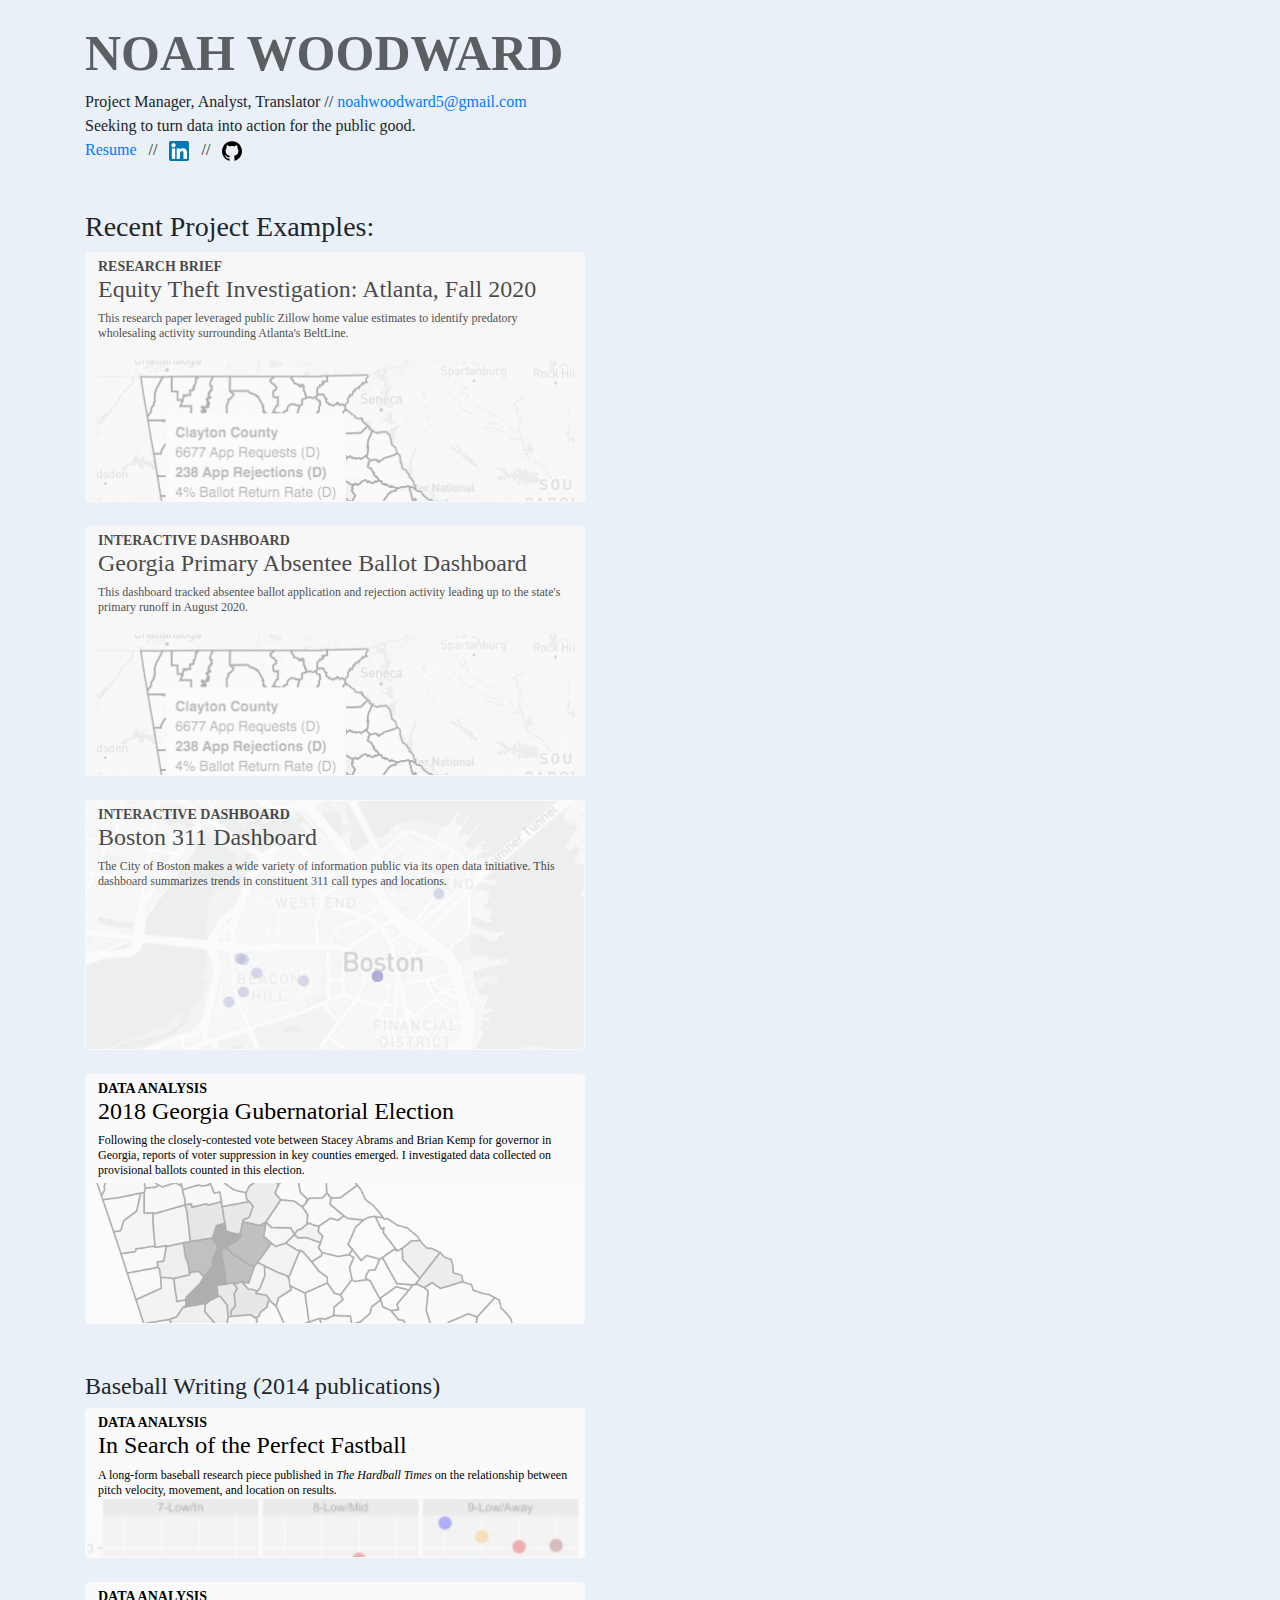
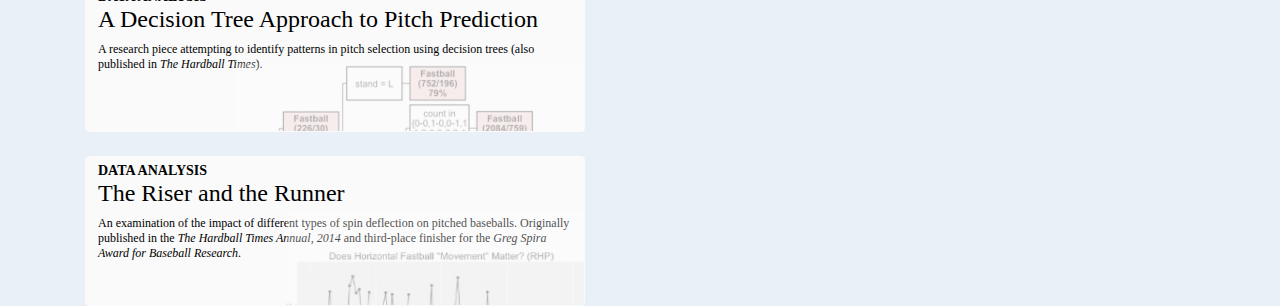
==== index.html @ f55bc342 "Update index.html" ====
<!DOCTYPE html>
<html>
    <head>
        <title>Noah Woodward</title>
        <link rel="stylesheet" href="https://maxcdn.bootstrapcdn.com/bootstrap/4.0.0/css/bootstrap.min.css" integrity="sha384-Gn5384xqQ1aoWXA+058RXPxPg6fy4IWvTNh0E263XmFcJlSAwiGgFAW/dAiS6JXm" crossorigin="anonymous">
        <script src="https://ajax.googleapis.com/ajax/libs/jquery/2.1.1/jquery.min.js"></script>
        <meta name="viewport" content="width=device-width, initial-scale=1">

        <link rel= "stylesheet" type= "text/css" href = "indexstyling.css">
    </head>

    <body>
        <div></br></div>
        
        <div class="container"> 
            <h1><a id="title">NOAH WOODWARD</a></h1>
            <div>Project Manager, Analyst, Translator // <a href = "mailto: noahwoodward5@gmail.com">noahwoodward5@gmail.com</a></div>
            <div>Seeking to turn data into action for the public good.</div>
            <div><a href ="pdf/Resume - Noah Woodward.pdf">Resume</a>
                &nbsp;&nbsp;//&nbsp;&nbsp; <a href="https://www.linkedin.com/in/noah-woodward-858aba5a/">
                    <img border="0" alt="LinkedIn" src="pdf/linkedin.png" width="20" height="20"></a>
                &nbsp;&nbsp;//&nbsp;&nbsp;
                    <a href="https://github.com/nm-woodward">
                    <img border="0" alt="Github" src="pdf/github.svg" width="20" height="20"></a>
                    
            </div>       
            <div></br></div>
        </div>

        <div></br></div>

        <div class="container">
            <h3>Recent Project Examples:</h3>
            
             <div class="row">
                <div class="col">
                    <div id="project-tile-absentee" class="btn btn-primary btn feature" onclick="location.href='pdf/Equity Theft in Atlanta - Woodward.pdf';">
                        <div class= "project-type">RESEARCH BRIEF</div>
                        <h4>Equity Theft Investigation: Atlanta, Fall 2020</h4>
                        <div class ="project-explainer">
                            This research paper leveraged public Zillow home value estimates to
                            identify predatory wholesaling activity surrounding Atlanta's BeltLine.
                        </div>
                     </div>                    
                </div>
                
            </div>
            <div></br></div>   
            <div class="row">
                <div class="col">
                    <div id="project-tile-absentee" class="btn btn-primary btn feature" onclick="location.href='absenteeDashboard.html';">
                        <div class= "project-type">INTERACTIVE DASHBOARD</div>
                        <h4>Georgia Primary Absentee Ballot Dashboard</h4>
                        <div class ="project-explainer">
                            This dashboard tracked absentee ballot application and rejection activity 
                            leading up to the state's primary runoff in August 2020.
                        </div>
                     </div>                    
                </div>
                
            </div>
            <div></br></div>
            <div class="row">
                <div class="col">
                    <div id="project-tile-311" class="btn btn-primary btn feature" onclick="location.href='dashboard311.html';">
                        <div class= "project-type">INTERACTIVE DASHBOARD</div>
                        <h4>Boston 311 Dashboard</h4>
                        <div class ="project-explainer">
                            The City of Boston makes a wide variety of information public via its open data initiative.
                            This dashboard summarizes trends in constituent 311 call types and locations.
                        </div>
                     </div>                    
                </div>
                
            </div>
            <div></br></div>
            <div class="row">
                <div class="col">
                    <div id="project-tile-GA" class="btn btn-primary btn feature" onclick="location.href='pdf/Georgia 2018 Election Analysis.pdf';">
                    <div class= "project-type">DATA ANALYSIS</div>
                    <h4>2018 Georgia Gubernatorial Election</h4>
                    <div class ="project-explainer">Following the closely-contested vote between Stacey Abrams and Brian Kemp
                            for governor in Georgia, reports of voter suppression in key counties emerged. 
                            I investigated data collected on provisional ballots counted in this election.</div>
                    </div>
                </div>
            </div>
            <div></br></br><h4>Baseball Writing (2014 publications)</h4></div>
            <div class="row">
                <div class="col">
                    <div id="project-tile-THT1" class="btn btn-primary btn baseball-article" onclick="location.href='https://tht.fangraphs.com/in-search-of-the-perfect-fastball-velocity-movement-and-location/';">
                    <div class= "project-type">DATA ANALYSIS</div>
                    <h4>In Search of the Perfect Fastball</h4>
                    <div class ="project-explainer">A long-form baseball research piece published in <i>The Hardball Times</i> on the relationship between pitch velocity,
                        movement, and location on results.</div>
                    </div>
                </div>
            </div>
            <div></br></div>
            <div class="row">
                <div class="col">
                    <div id="project-tile-THT2" class="btn btn-primary btn baseball-article" onclick="location.href='https://tht.fangraphs.com/a-decision-tree-approach-to-pitch-prediction/';">
                    <div class= "project-type">DATA ANALYSIS</div>
                    <h4>A Decision Tree Approach to Pitch Prediction</h4>
                    <div class ="project-explainer">A research piece attempting to identify patterns in pitch selection using decision trees (also published in <i>The Hardball Times</i>).</div>
                    </div>
                </div>
            </div>
            <div></br></div>
            <div class="row">
                <div class="col">
                    <div id="project-tile-THT3" class="btn btn-primary btn baseball-article" onclick="location.href='https://tht.fangraphs.com/the-riser-the-runner-and-the-best-fastball-to-hit-the-majors-this-year/';">
                    <div class= "project-type">DATA ANALYSIS</div>
                    <h4>The Riser and the Runner</h4>
                    <div class ="project-explainer">An examination of the impact of different types of spin deflection on pitched baseballs. Originally published in the <i>The Hardball Times Annual, 2014</i>
                    and third-place finisher for the <i>Greg Spira Award for Baseball Research</i>.</div>
                    </div>
                </div>
            </div>
        </div>
   
    </body>


</html>
---- indexstyling.css ----
body {
  font-family: HelveticaNeue-Light;	
  background-color: #e9f0f7;
}
#title {	
			
    font: 50px HelveticaNeue-Light;		
    color: black;
    opacity: 0.6;
    font-weight: bold;
		
  }

.feature {	
    text-align: left;  
    background-color: #fafafa;
    border-color: #fafafa;
    color: black;
    width: 500px;
    height: 250px;
    white-space: normal;
    position: relative;
    overflow: hidden;
    }

.baseball-article {	
      text-align: left;  
      background-color: #fafafa;
      border-color: #fafafa;
      color: black;
      width: 500px;
      height: 150px;
      white-space: normal;
      position: relative;
      overflow: hidden;
      }

/* Background image opacity */
#project-tile-absentee:before {
  content: ' ';
  display: block;
  position: absolute;
  left: 0;
  top: 0;
  width: 100%;
  height: 100%;
  z-index: 1;
  opacity: 0.3;
  background-image: url('pdf/ABS-screenshot.png');
  background-repeat: no-repeat;
  background-position: 50% 0;
  -ms-background-size: cover;
  -o-background-size: cover;
  -moz-background-size: cover;
  -webkit-background-size: cover;
  background-size: cover;
}

  /* Background image opacity */
#project-tile-311:before {
  content: ' ';
  display: block;
  position: absolute;
  left: 0;
  top: 0;
  width: 100%;
  height: 100%;
  z-index: 1;
  opacity: 0.3;
  background-image: url('pdf/BOS-screenshot.png');
  background-repeat: no-repeat;
  background-position: 50% 0;
  -ms-background-size: cover;
  -o-background-size: cover;
  -moz-background-size: cover;
  -webkit-background-size: cover;
  background-size: cover;
}

  /* Background image opacity */
  #project-tile-GA:before {
    content: ' ';
    display: block;
    position: absolute;
    left: 0;
    top: 108px;
    width: 100%;
    height: 100%;
    z-index: 1;
    opacity: 0.3;
    background-image: url('pdf/GA-screenshot.png');
    background-repeat: no-repeat;
    background-position: 50% 0;
    -ms-background-size: cover;
    -o-background-size: cover;
    -moz-background-size: cover;
    -webkit-background-size: cover;
    background-size: cover;
  }

    /* Background image opacity */
    #project-tile-THT1:before {
      content: ' ';
      display: block;
      position: absolute;
      left: 0;
      top: 90px;
      width: 100%;
      height: 100%;
      z-index: 1;
      opacity: 0.3;
      background-image: url('pdf/THT1-screenshot.png');
      background-repeat: no-repeat;
      background-position: 50% 0;
      -ms-background-size: cover;
      -o-background-size: cover;
      -moz-background-size: cover;
      -webkit-background-size: cover;
      background-size: cover;
    }

    /* Background image opacity */
    #project-tile-THT2:before {
      content: ' ';
      display: block;
      position: absolute;
      left: 150px;
      top: 80px;
      width: 100%;
      height: 100%;
      z-index: 1;
      opacity: 0.3;
      background-image: url('pdf/THT2-screenshot.png');
      background-repeat: no-repeat;
      background-position: 50% 0;
      -ms-background-size: cover;
      -o-background-size: cover;
      -moz-background-size: cover;
      -webkit-background-size: cover;
      background-size: cover;
    }

    /* Background image opacity */
    #project-tile-THT3:before {
      content: ' ';
      display: block;
      position: absolute;
      left: 200px;
      top: 55px;
      width: 100%;
      height: 100%;
      z-index: 1;
      opacity: 0.3;
      background-image: url('pdf/THT3-screenshot.png');
      background-repeat: no-repeat;
      background-position: 50% 0;
      -ms-background-size: cover;
      -o-background-size: cover;
      -moz-background-size: cover;
      -webkit-background-size: cover;
      background-size: cover;
    }
.project-type {	
  font: 14px HelveticaNeue-Light;	
  font-weight: bold;
  }

.project-explainer {	
    font: 12px HelveticaNeue-Light;	
  }

  .padding-0{
    padding-right:0;
    padding-left:0;
}
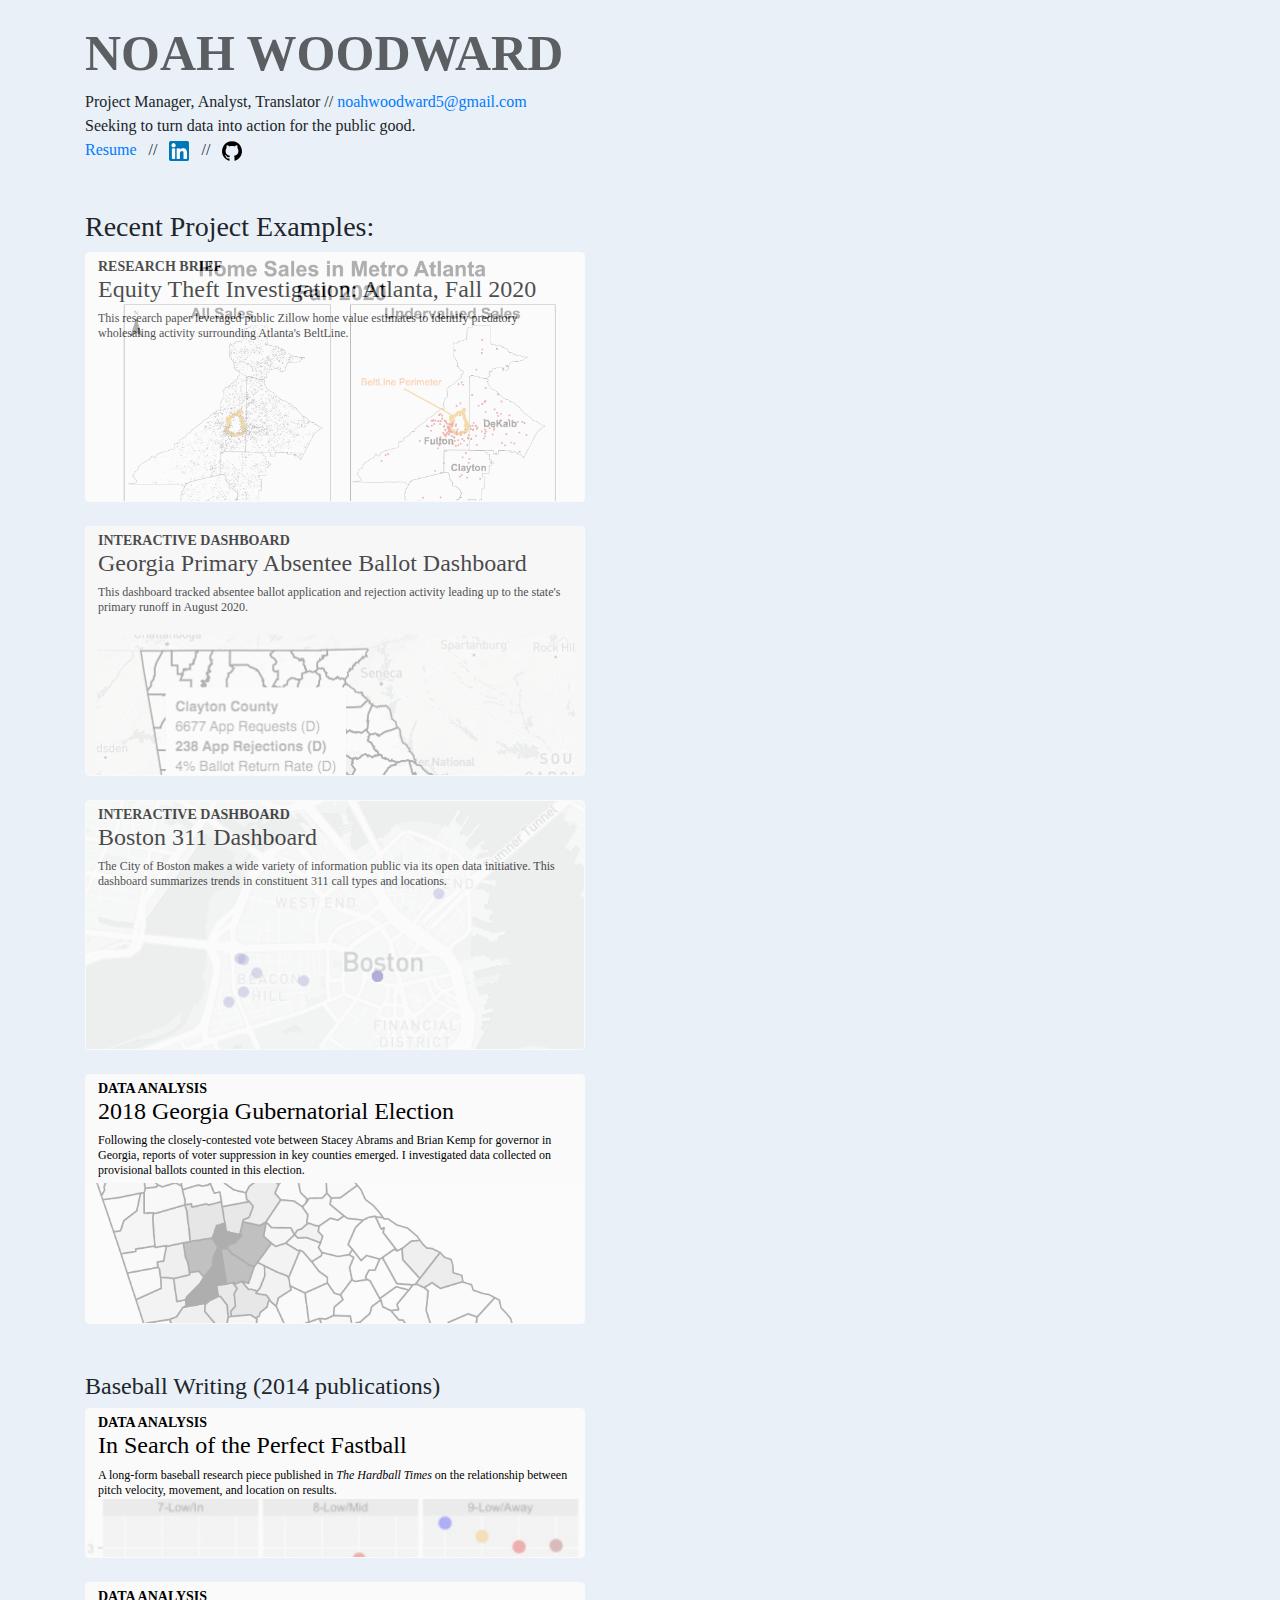
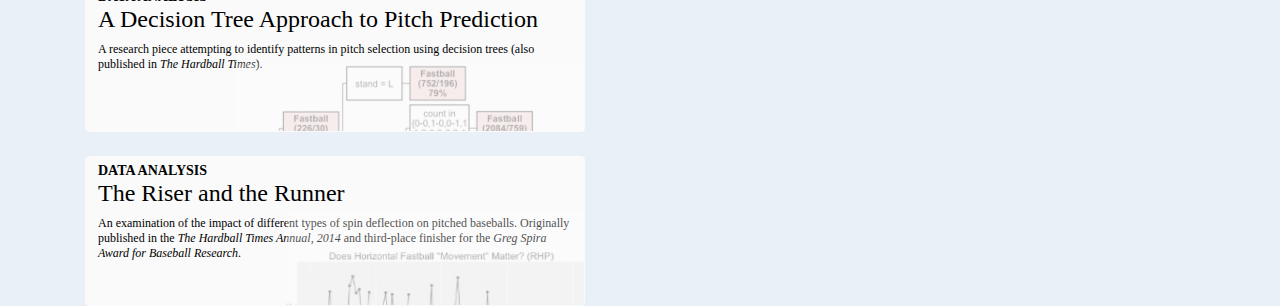
==== commit f6066b57: "Update index.html" ====
--- a/index.html
+++ b/index.html
@@ -34,7 +34,7 @@
             
              <div class="row">
                 <div class="col">
-                    <div id="project-tile-absentee" class="btn btn-primary btn feature" onclick="location.href='pdf/Equity Theft in Atlanta - Woodward.pdf';">
+                    <div id="project-tile-equitytheft" class="btn btn-primary btn feature" onclick="location.href='pdf/Equity Theft in Atlanta-Woodward.pdf';">
                         <div class= "project-type">RESEARCH BRIEF</div>
                         <h4>Equity Theft Investigation: Atlanta, Fall 2020</h4>
                         <div class ="project-explainer">
--- a/indexstyling.css
+++ b/indexstyling.css
@@ -35,6 +35,27 @@
       position: relative;
       overflow: hidden;
       }
+
+  /* Background image opacity */
+#project-tile-equitytheft:before {
+  content: ' ';
+  display: block;
+  position: absolute;
+  left: 0;
+  top: 0;
+  width: 100%;
+  height: 100%;
+  z-index: 1;
+  opacity: 0.3;
+  background-image: url('pdf/equitytheft-screenshot.png');
+  background-repeat: no-repeat;
+  background-position: 50% 0;
+  -ms-background-size: cover;
+  -o-background-size: cover;
+  -moz-background-size: cover;
+  -webkit-background-size: cover;
+  background-size: cover;
+}
 
 /* Background image opacity */
 #project-tile-absentee:before {
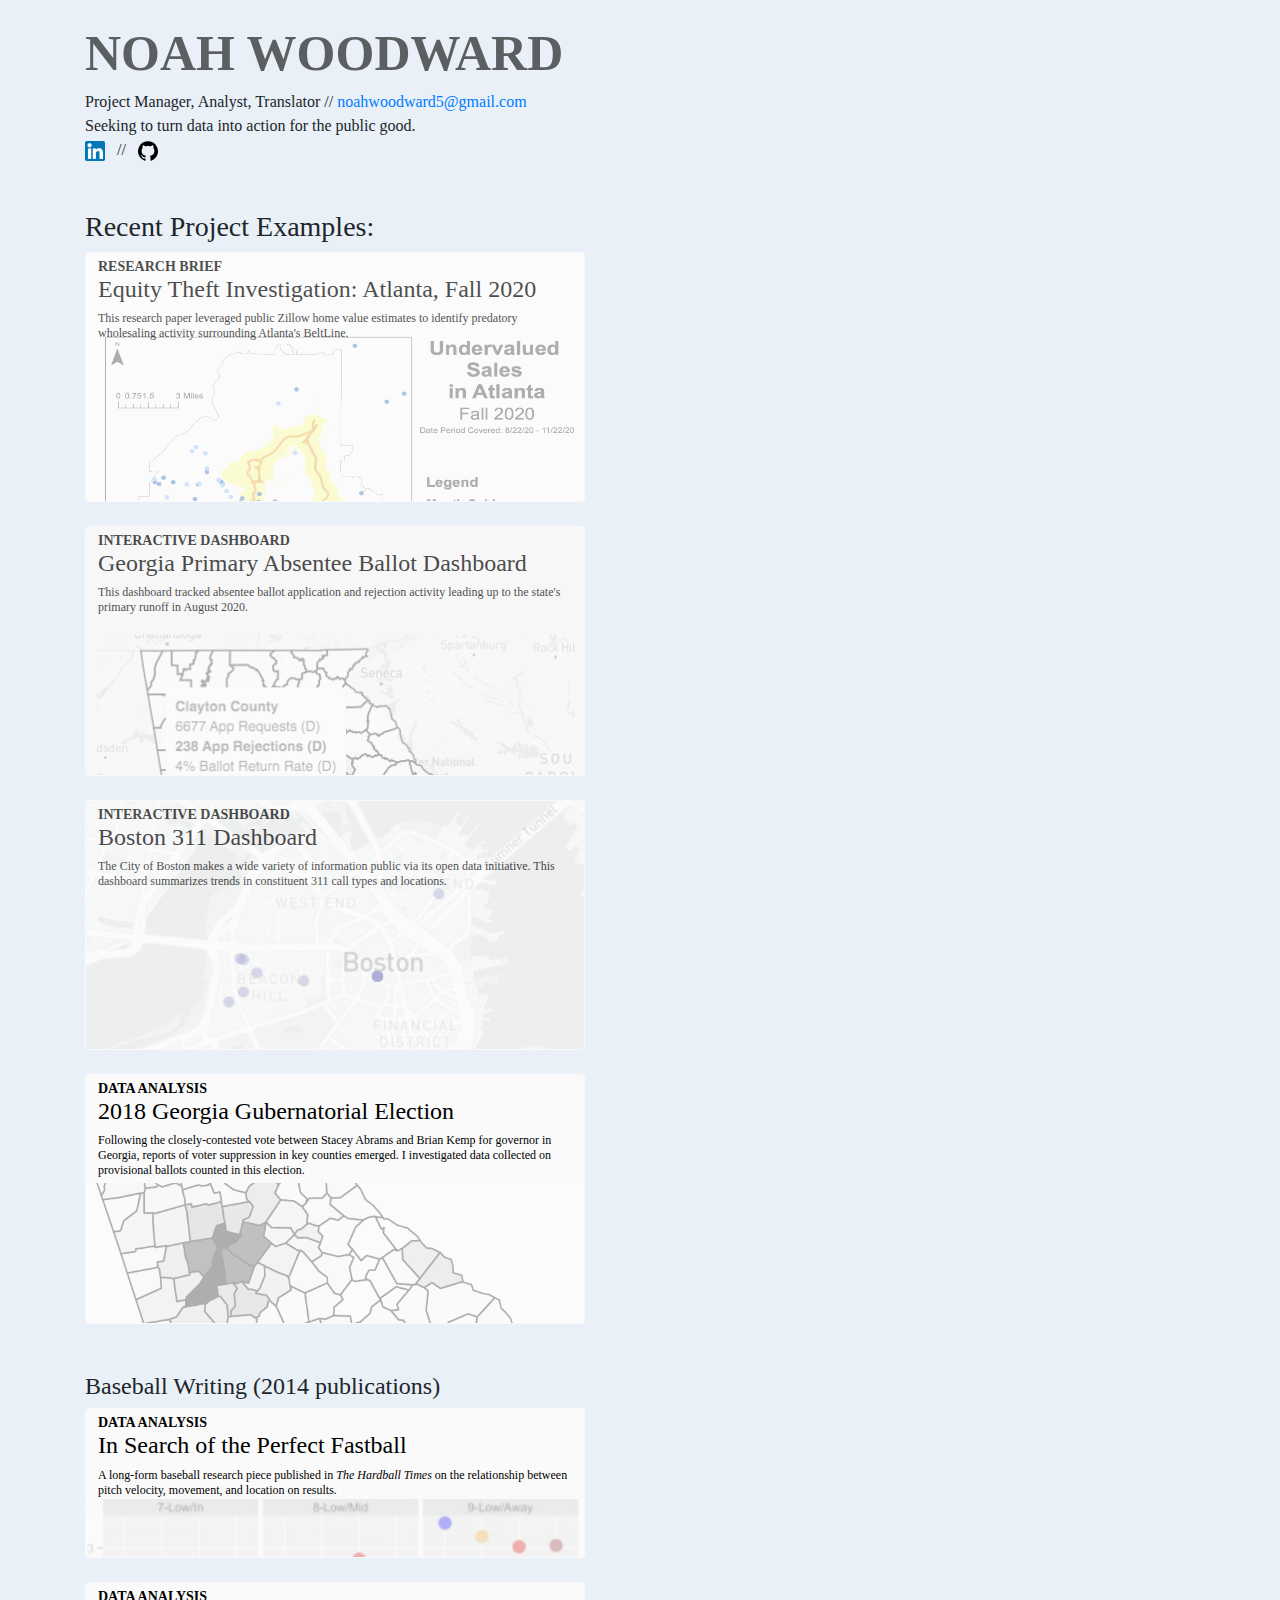
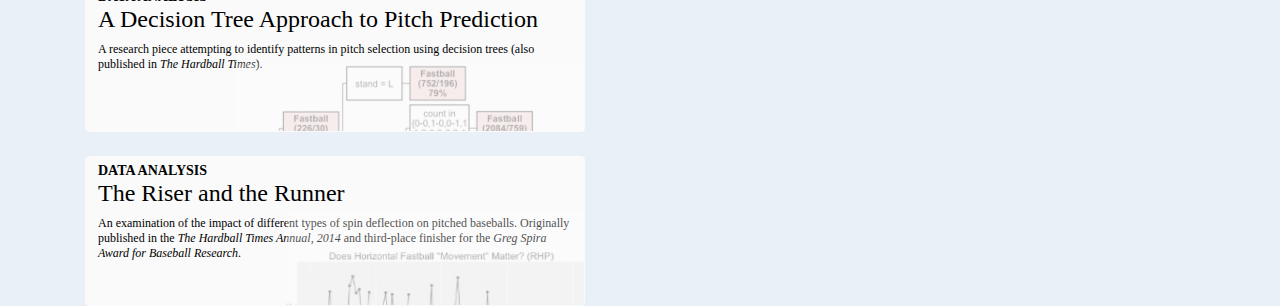
==== commit 094cc955: "Update index.html" ====
--- a/index.html
+++ b/index.html
@@ -16,8 +16,7 @@
             <h1><a id="title">NOAH WOODWARD</a></h1>
             <div>Project Manager, Analyst, Translator // <a href = "mailto: noahwoodward5@gmail.com">noahwoodward5@gmail.com</a></div>
             <div>Seeking to turn data into action for the public good.</div>
-            <div><a href ="pdf/Resume - Noah Woodward.pdf">Resume</a>
-                &nbsp;&nbsp;//&nbsp;&nbsp; <a href="https://www.linkedin.com/in/noah-woodward-858aba5a/">
+            <div> <a href="https://www.linkedin.com/in/noah-woodward-858aba5a/">
                     <img border="0" alt="LinkedIn" src="pdf/linkedin.png" width="20" height="20"></a>
                 &nbsp;&nbsp;//&nbsp;&nbsp;
                     <a href="https://github.com/nm-woodward">
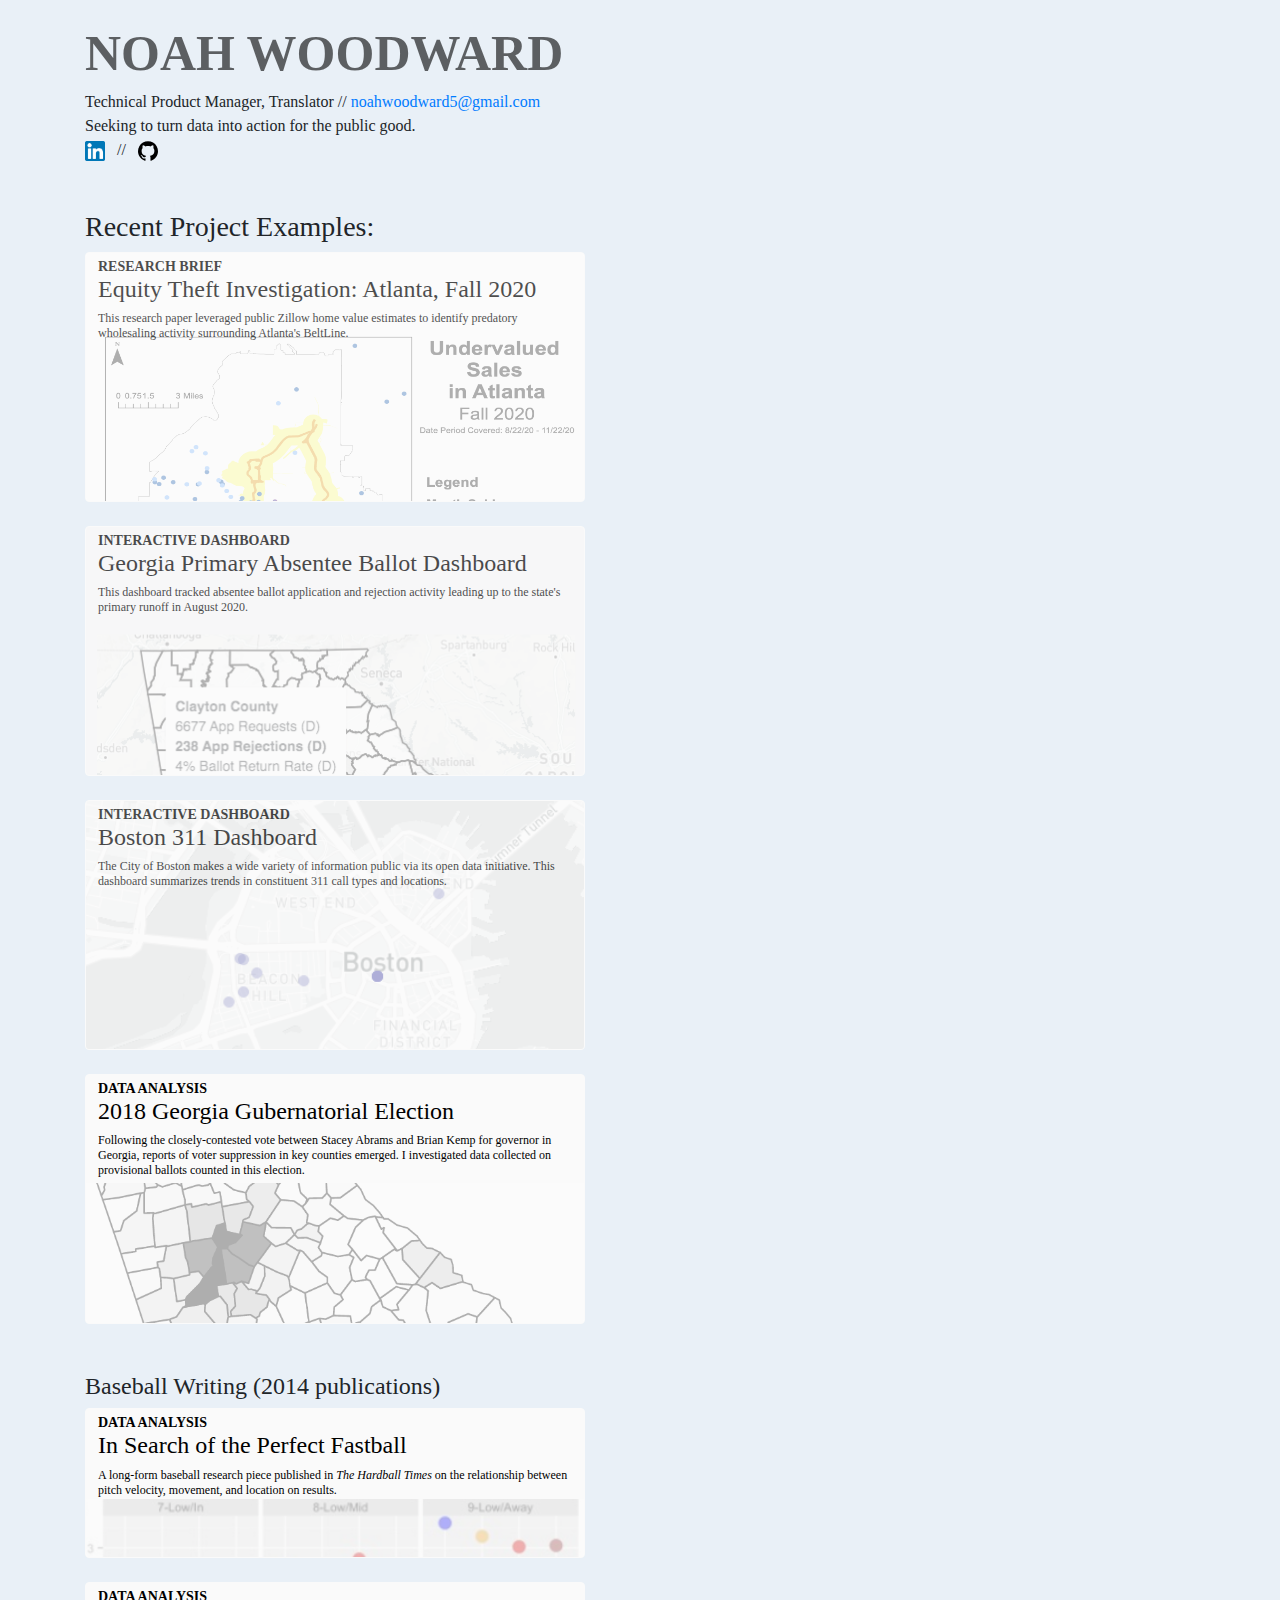
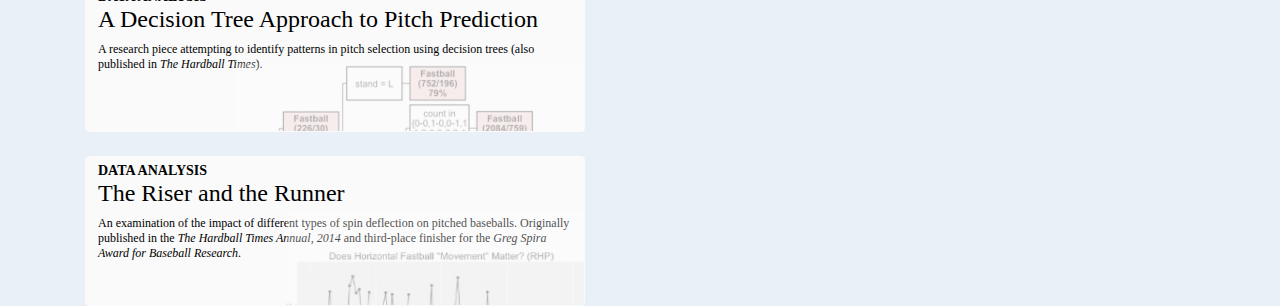
==== commit e6dab0be: "title change" ====
--- a/index.html
+++ b/index.html
@@ -14,7 +14,7 @@
         
         <div class="container"> 
             <h1><a id="title">NOAH WOODWARD</a></h1>
-            <div>Project Manager, Analyst, Translator // <a href = "mailto: noahwoodward5@gmail.com">noahwoodward5@gmail.com</a></div>
+            <div>Technical Product Manager, Translator // <a href = "mailto: noahwoodward5@gmail.com">noahwoodward5@gmail.com</a></div>
             <div>Seeking to turn data into action for the public good.</div>
             <div> <a href="https://www.linkedin.com/in/noah-woodward-858aba5a/">
                     <img border="0" alt="LinkedIn" src="pdf/linkedin.png" width="20" height="20"></a>
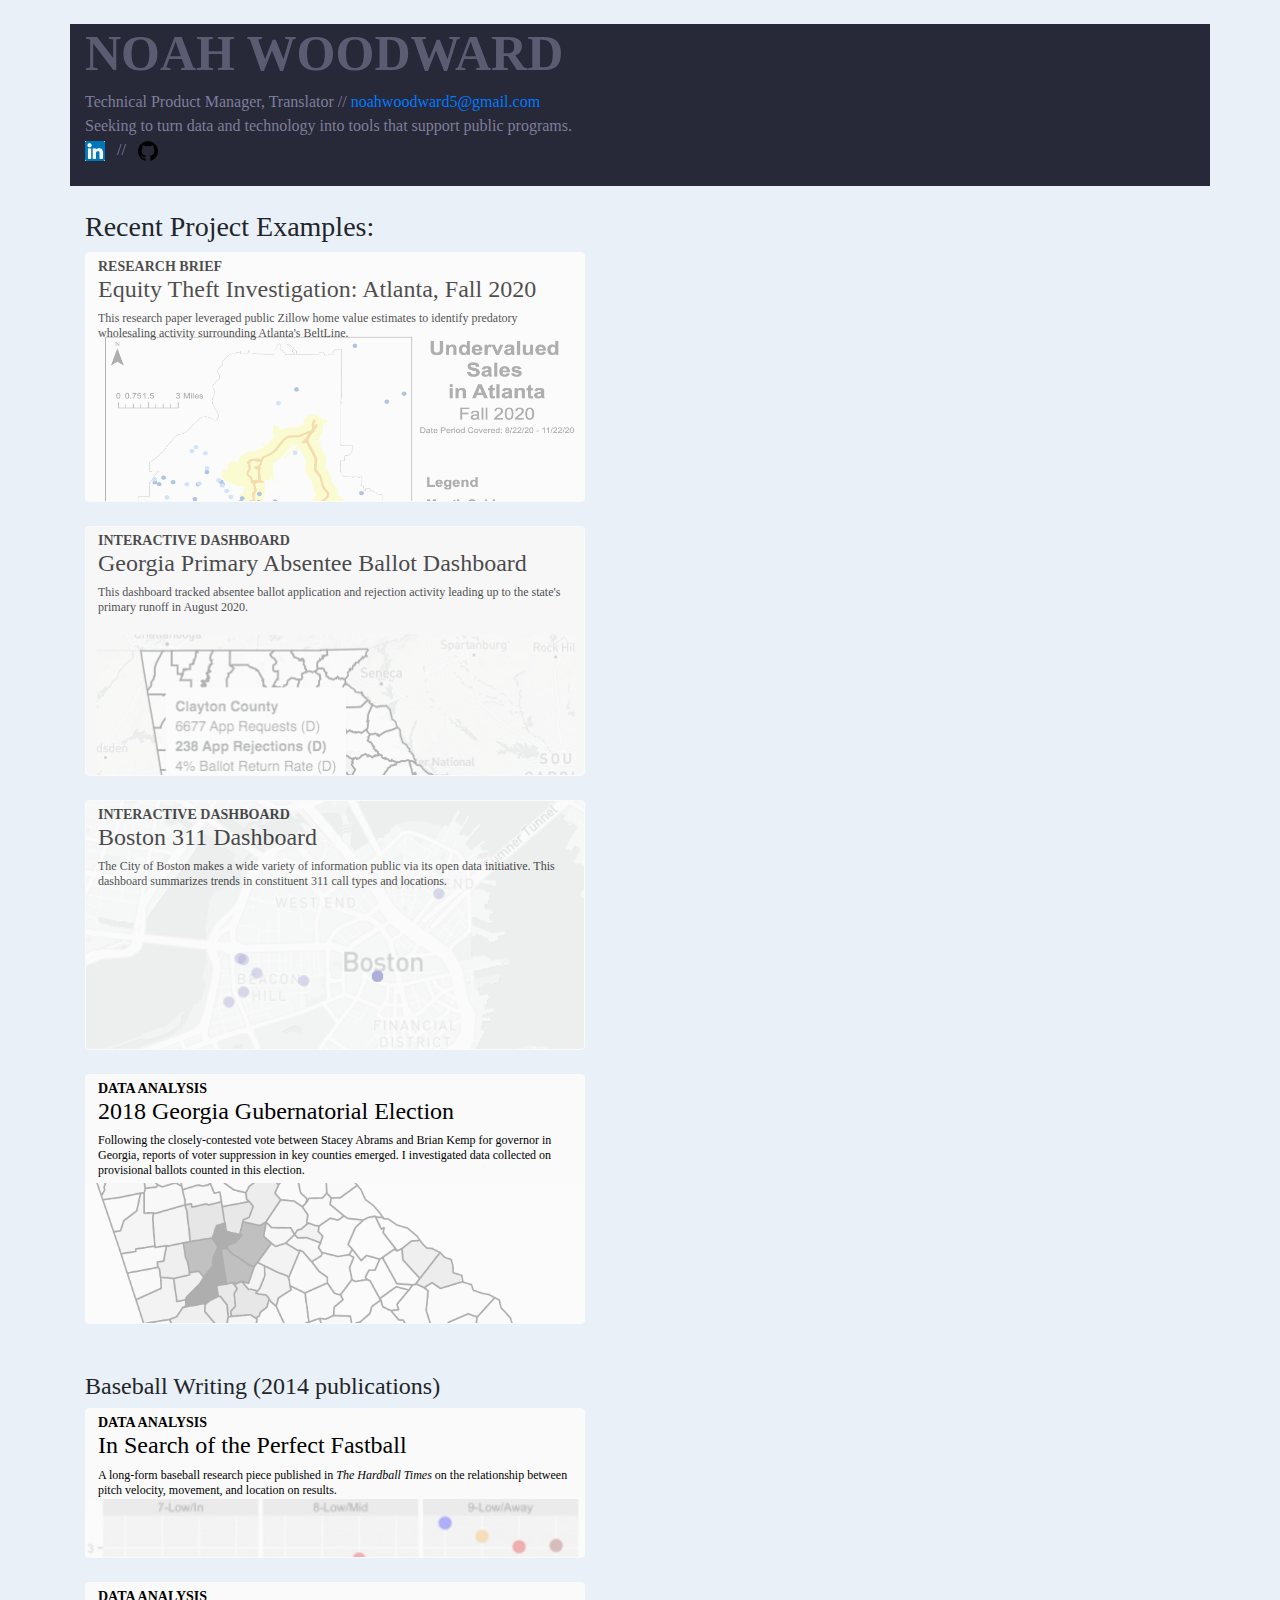
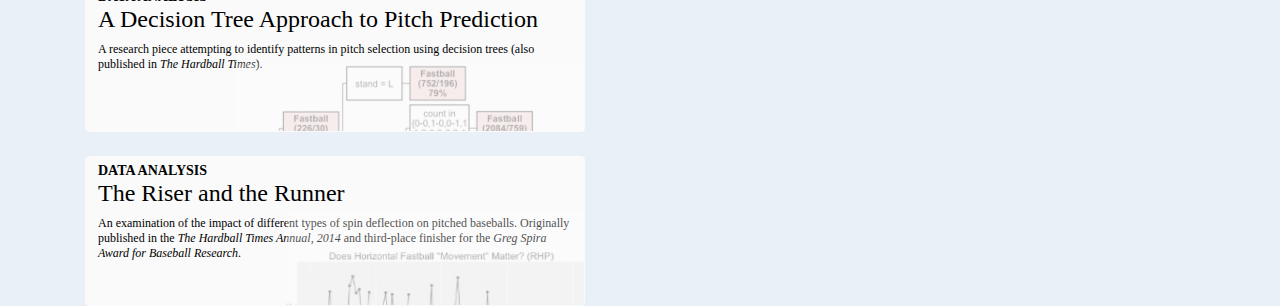
==== commit 316be92d: "title color change" ====
--- a/index.html
+++ b/index.html
@@ -12,10 +12,10 @@
     <body>
         <div></br></div>
         
-        <div class="container"> 
+        <div class="container titlebox"> 
             <h1><a id="title">NOAH WOODWARD</a></h1>
             <div>Technical Product Manager, Translator // <a href = "mailto: noahwoodward5@gmail.com">noahwoodward5@gmail.com</a></div>
-            <div>Seeking to turn data into action for the public good.</div>
+            <div>Seeking to turn data and technology into tools that support public programs.</div>
             <div> <a href="https://www.linkedin.com/in/noah-woodward-858aba5a/">
                     <img border="0" alt="LinkedIn" src="pdf/linkedin.png" width="20" height="20"></a>
                 &nbsp;&nbsp;//&nbsp;&nbsp;
--- a/indexstyling.css
+++ b/indexstyling.css
@@ -6,12 +6,15 @@
 #title {	
 			
     font: 50px HelveticaNeue-Light;		
-    color: black;
     opacity: 0.6;
     font-weight: bold;
 		
   }
 
+.titlebox {
+  background-color: #272838;
+  color: #7E7F9A
+}
 .feature {	
     text-align: left;  
     background-color: #fafafa;
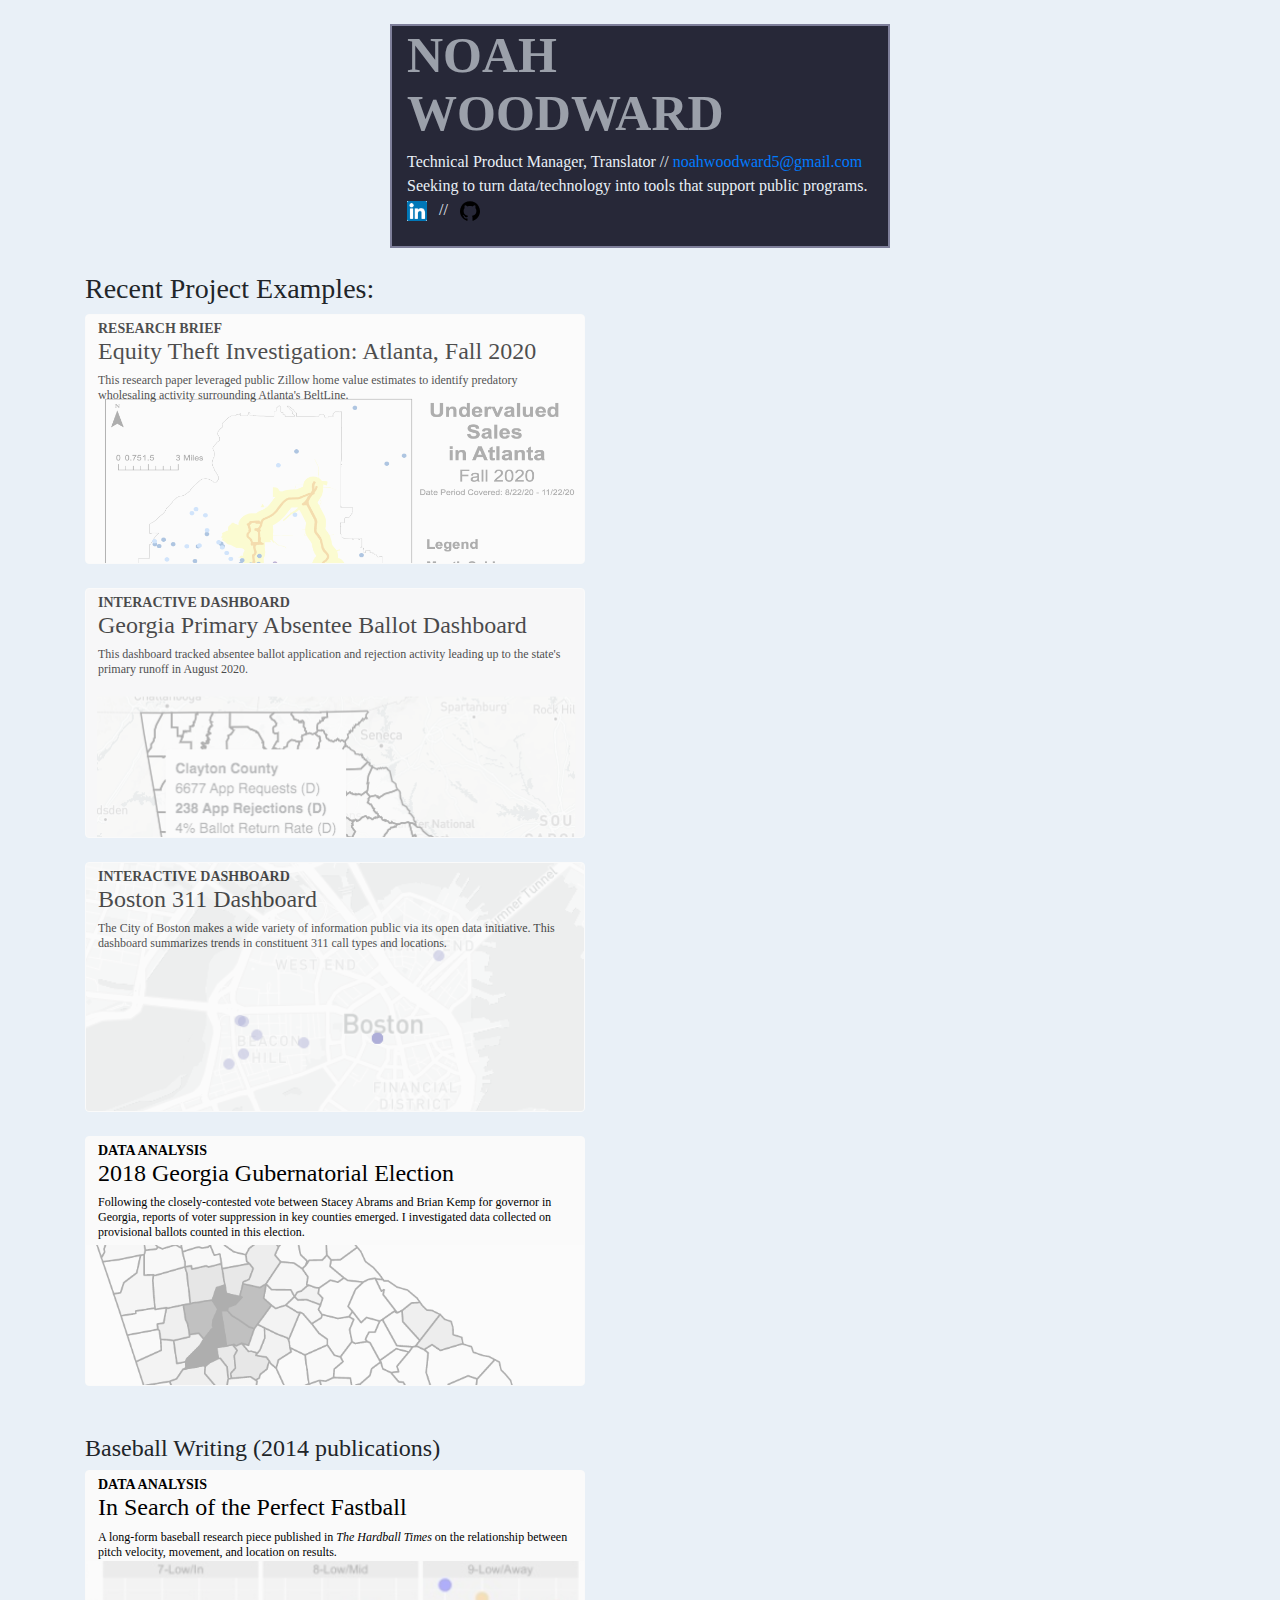
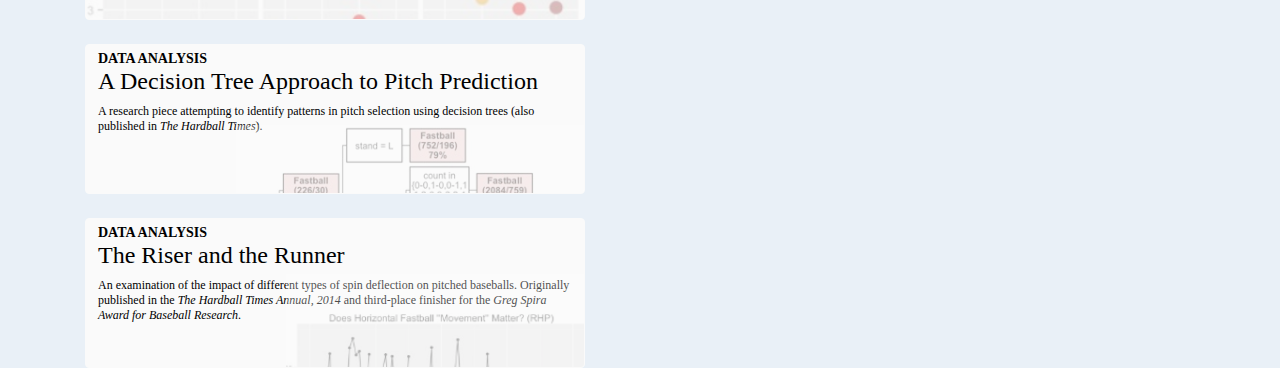
==== commit b659cc9f: "title color change" ====
--- a/index.html
+++ b/index.html
@@ -15,7 +15,7 @@
         <div class="container titlebox"> 
             <h1><a id="title">NOAH WOODWARD</a></h1>
             <div>Technical Product Manager, Translator // <a href = "mailto: noahwoodward5@gmail.com">noahwoodward5@gmail.com</a></div>
-            <div>Seeking to turn data and technology into tools that support public programs.</div>
+            <div>Seeking to turn data/technology into tools that support public programs.</div>
             <div> <a href="https://www.linkedin.com/in/noah-woodward-858aba5a/">
                     <img border="0" alt="LinkedIn" src="pdf/linkedin.png" width="20" height="20"></a>
                 &nbsp;&nbsp;//&nbsp;&nbsp;
--- a/indexstyling.css
+++ b/indexstyling.css
@@ -13,7 +13,9 @@
 
 .titlebox {
   background-color: #272838;
-  color: #7E7F9A
+  color: #E9F0F7;
+  width: 500px;
+  border: 2px solid #7E7F9A;
 }
 .feature {	
     text-align: left;  
